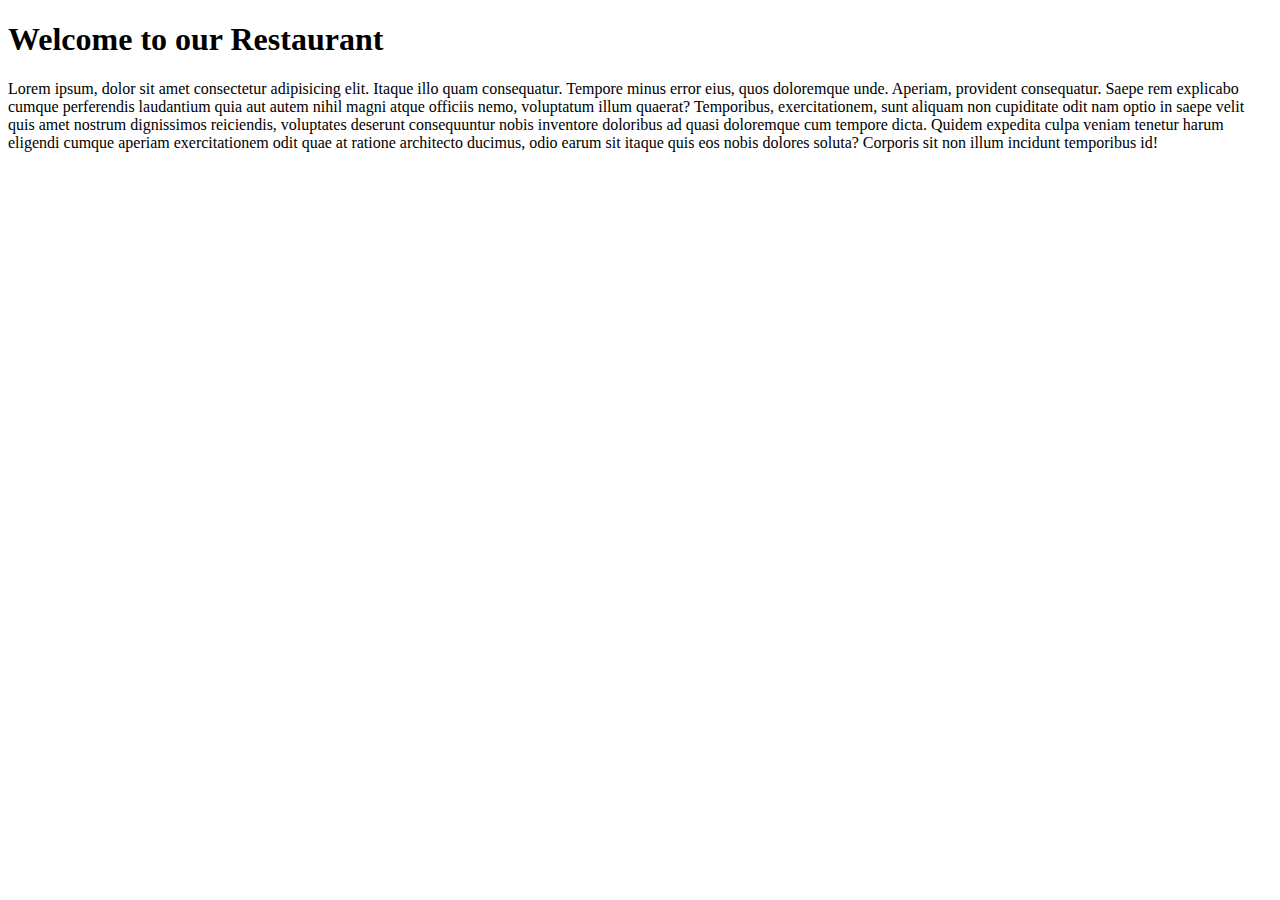
==== public_front/index.html @ bd98b2a7 "created index page" ====
<!DOCTYPE html>
<html lang="en">
<head>
    <meta charset="UTF-8">
    <meta name="viewport" content="width=device-width, initial-scale=1.0">
    <title>Restaurant Booking service</title>
</head>
<body>
    <h1> Welcome to our Restaurant</h1>
    <p>Lorem ipsum, dolor sit amet consectetur adipisicing elit. Itaque illo quam consequatur. Tempore minus error eius, quos doloremque unde. Aperiam, provident consequatur. Saepe rem explicabo cumque perferendis laudantium quia aut autem nihil magni atque officiis nemo, voluptatum illum quaerat? Temporibus, exercitationem, sunt aliquam non cupiditate odit nam optio in saepe velit quis amet nostrum dignissimos reiciendis, voluptates deserunt consequuntur nobis inventore doloribus ad quasi doloremque cum tempore dicta. Quidem expedita culpa veniam tenetur harum eligendi cumque aperiam exercitationem odit quae at ratione architecto ducimus, odio earum sit itaque quis eos nobis dolores soluta? Corporis sit non illum incidunt temporibus id!</p>
</body>
</html>
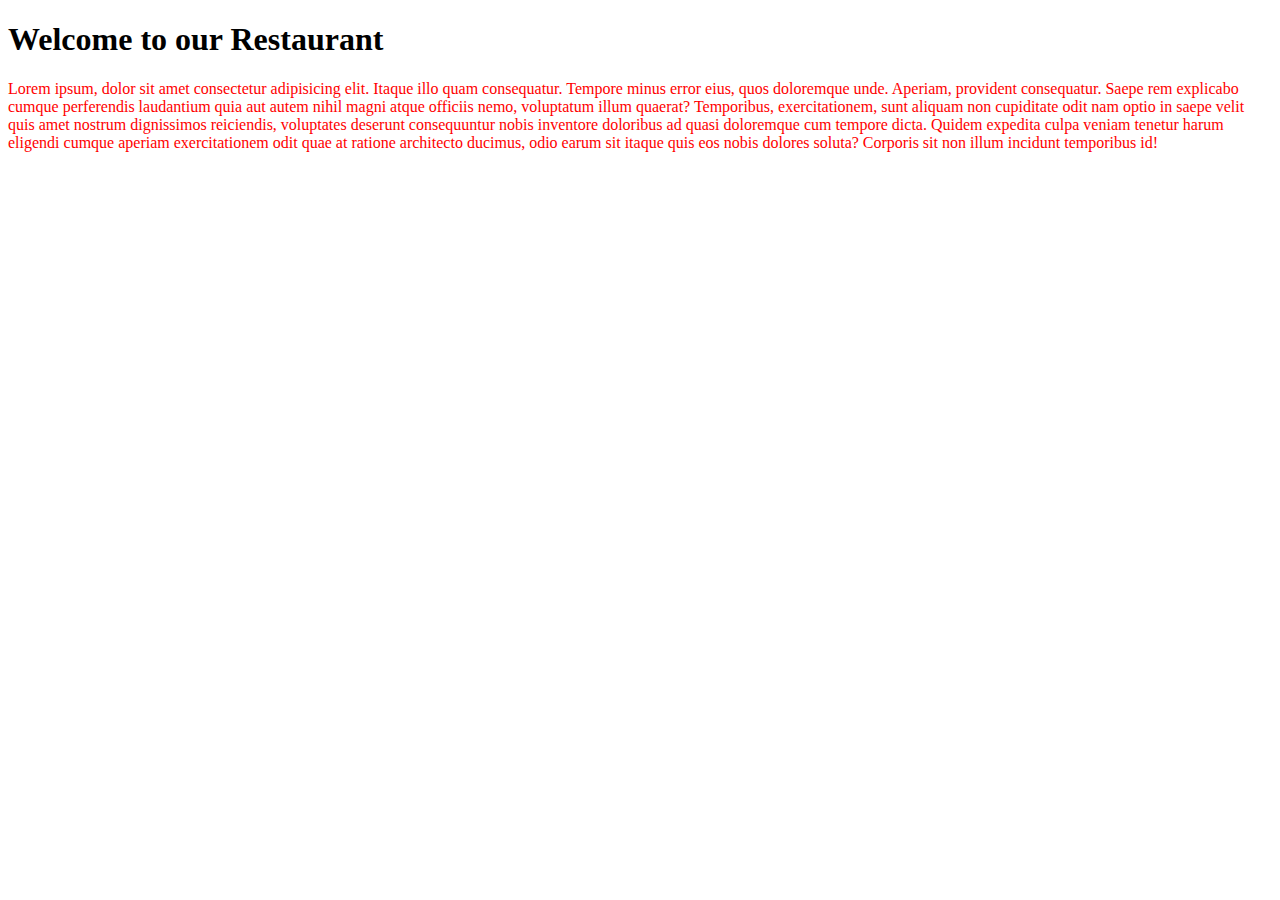
==== commit 3b7df353: "style file has been created" ====
--- a/public_front/index.html
+++ b/public_front/index.html
@@ -3,6 +3,7 @@
 <head>
     <meta charset="UTF-8">
     <meta name="viewport" content="width=device-width, initial-scale=1.0">
+    <link rel="stylesheet" href="./style.css">
     <title>Restaurant Booking service</title>
 </head>
 <body>
--- a/public_front/style.css
+++ b/public_front/style.css
@@ -0,0 +1,3 @@
+p{
+    color: red;
+}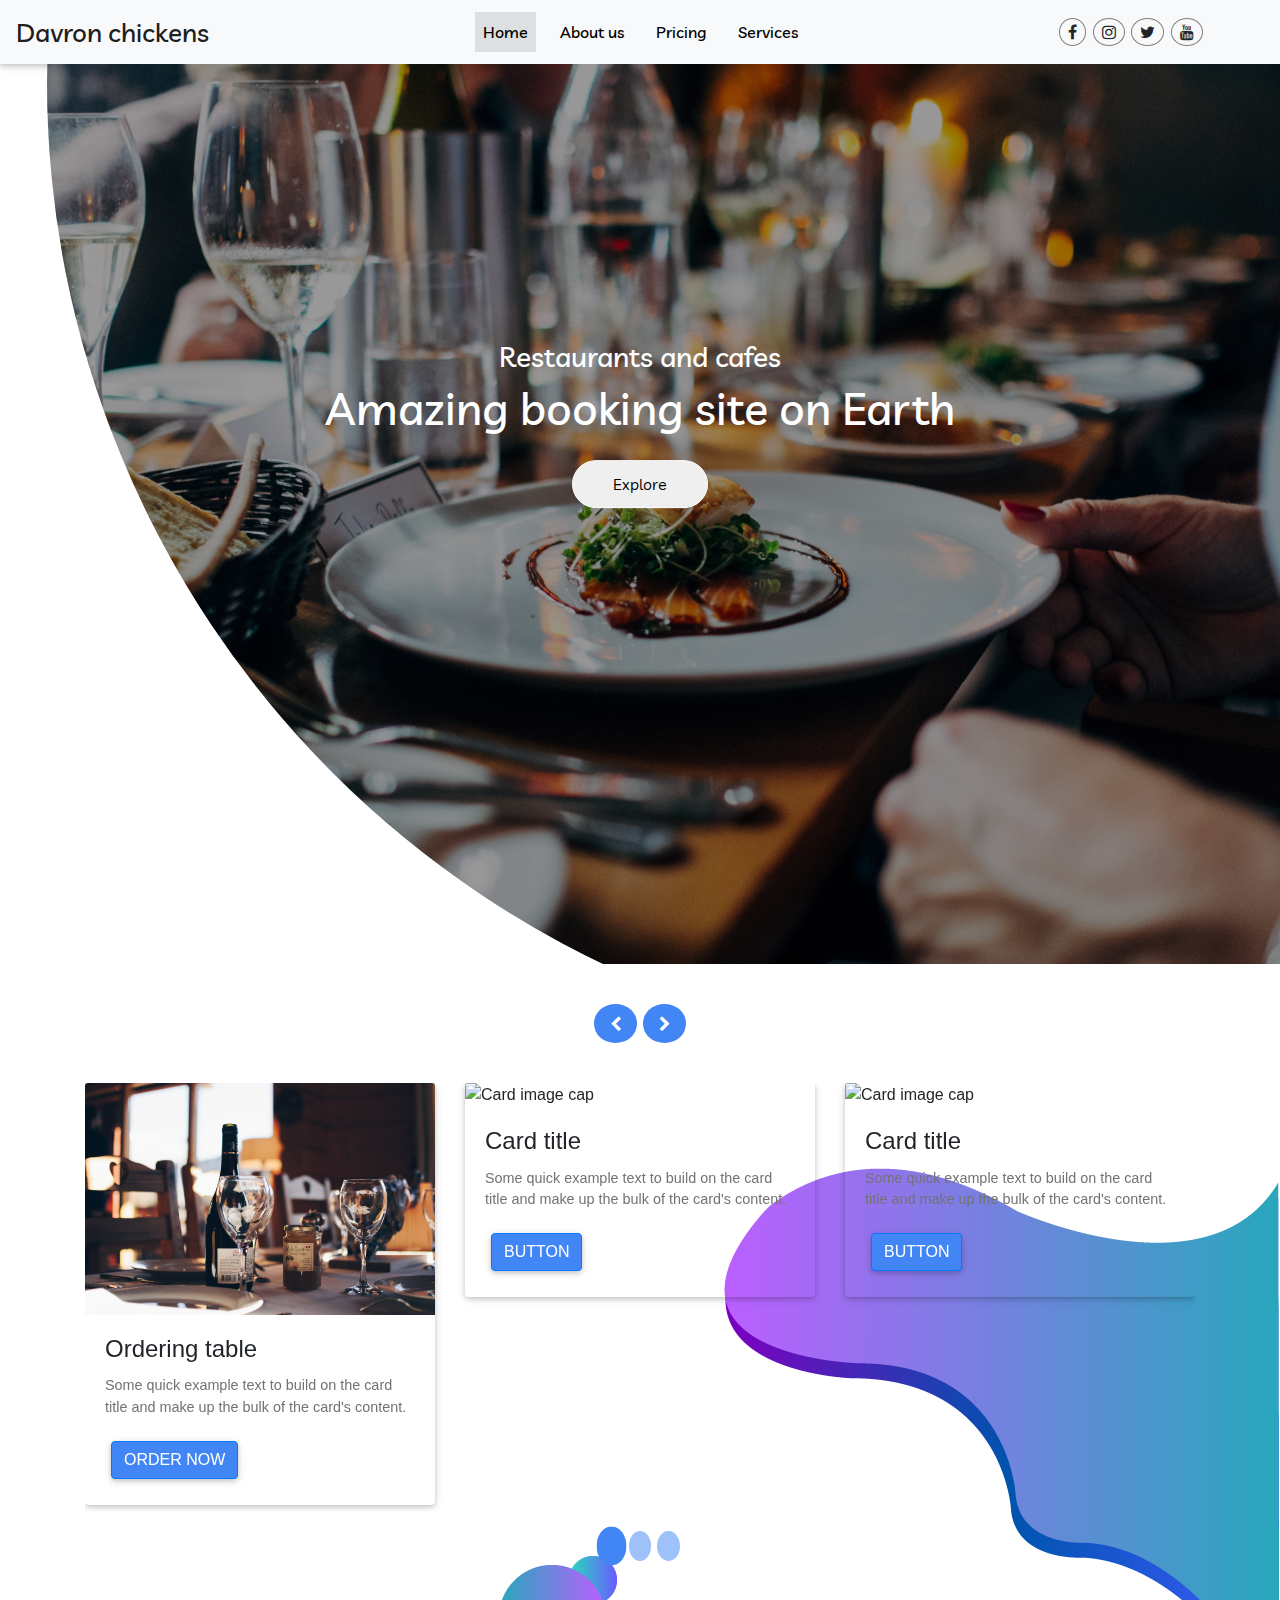
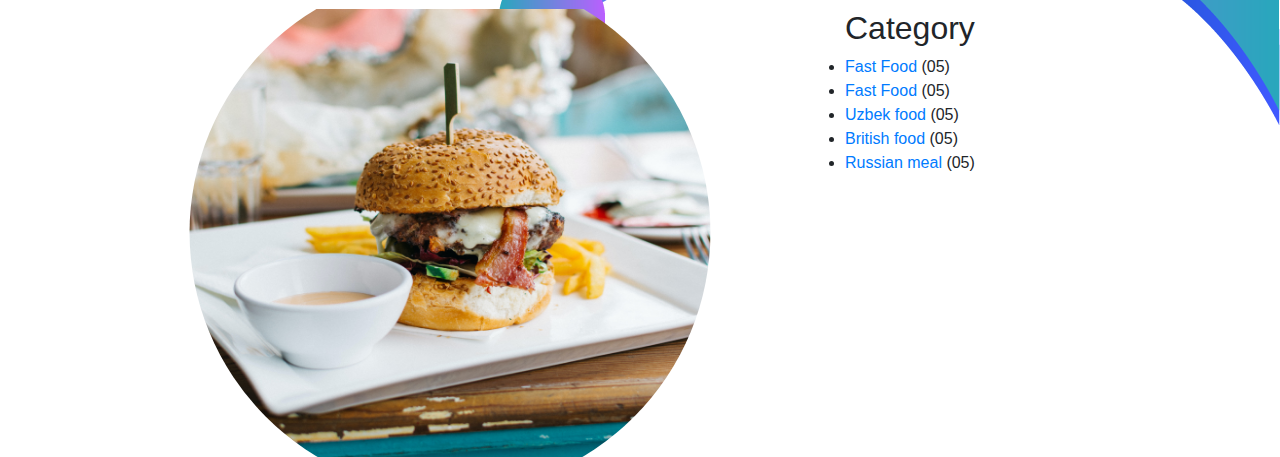
==== commit de417004: "added some completed files" ====
--- a/public_front/index.html
+++ b/public_front/index.html
@@ -1,13 +1,291 @@
 <!DOCTYPE html>
 <html lang="en">
-<head>
+  <head>
     <meta charset="UTF-8">
     <meta name="viewport" content="width=device-width, initial-scale=1.0">
-    <link rel="stylesheet" href="./style.css">
-    <title>Restaurant Booking service</title>
-</head>
-<body>
-    <h1> Welcome to our Restaurant</h1>
-    <p>Lorem ipsum, dolor sit amet consectetur adipisicing elit. Itaque illo quam consequatur. Tempore minus error eius, quos doloremque unde. Aperiam, provident consequatur. Saepe rem explicabo cumque perferendis laudantium quia aut autem nihil magni atque officiis nemo, voluptatum illum quaerat? Temporibus, exercitationem, sunt aliquam non cupiditate odit nam optio in saepe velit quis amet nostrum dignissimos reiciendis, voluptates deserunt consequuntur nobis inventore doloribus ad quasi doloremque cum tempore dicta. Quidem expedita culpa veniam tenetur harum eligendi cumque aperiam exercitationem odit quae at ratione architecto ducimus, odio earum sit itaque quis eos nobis dolores soluta? Corporis sit non illum incidunt temporibus id!</p>
-</body>
-</html>+    <link rel="stylesheet" href="./css/css.css">
+    <link rel="stylesheet"
+      href="https://cdnjs.cloudflare.com/ajax/libs/font-awesome/4.7.0/css/font-awesome.min.css">
+    <!----- Bootstrap link and scripts ---->
+
+    <link rel="stylesheet" href="./css/bootstrap.min.css">
+    <link rel="stylesheet" href="./css/mdb.min.css">
+    
+
+    <link rel="stylesheet"
+      href="https://maxcdn.bootstrapcdn.com/bootstrap/4.4.1/css/bootstrap.min.css">
+    <script
+      src="https://ajax.googleapis.com/ajax/libs/jquery/3.4.1/jquery.min.js"></script>
+    <script
+      src="https://cdnjs.cloudflare.com/ajax/libs/popper.js/1.16.0/umd/popper.min.js"></script>
+    <script
+      src="https://maxcdn.bootstrapcdn.com/bootstrap/4.4.1/js/bootstrap.min.js"></script>
+    <title>Davron_telecom</title>
+  </head>
+  <body>
+    <nav class="navbar navbar-expand-lg navbar-light bg-light">
+      <a class="navbar-brand" href="#">Davron chickens</a>
+      <button class="navbar-toggler" type="button" data-toggle="collapse"
+        data-target="#navbarNav" aria-controls="navbarNav" aria-expanded="false"
+        aria-label="Toggle navigation">
+        <span class="navbar-toggler-icon"></span>
+      </button>
+      <div class="collapse navbar-collapse" id="navbarNav">
+        <ul class="navbar-nav">
+          <li class="nav-item active">
+            <a class="nav-link" href="#">Home <span class="sr-only">(current)</span></a>
+          </li>
+          <li class="nav-item">
+            <a class="nav-link" href="#">About us</a>
+          </li>
+          <li class="nav-item">
+            <a class="nav-link" href="#">Pricing</a>
+          </li>
+          <li class="nav-item">
+            <a class="nav-link" href="#">Services</a>
+          </li>
+        </ul>
+        <div id="social-media">
+          <i class="fa fa-facebook-f"></i>
+          <i class="fa fa-instagram"></i>
+          <i class="fa fa-twitter"></i>
+          <i class="fa fa-youtube"></i>
+        </div>
+      </div>
+    </nav>
+
+    <main>
+      <section class="site-title">
+        <div class="site-background">
+          <h3>Restaurants and cafes</h3>
+          <h1>Amazing booking site on Earth</h1>
+          <button>Explore</button>
+        </div>
+      </section>
+      <section class="blog">
+        <div class="container my-4">
+          <div id="multi-item-example" class="carousel slide
+            carousel-multi-item" data-ride="carousel">
+
+            <div class="controls-top">
+              <a class="btn-floating" href="#multi-item-example"
+                data-slide="prev"><i class="fa fa-chevron-left"></i></a>
+              <a class="btn-floating" href="#multi-item-example"
+                data-slide="next"><i class="fa fa-chevron-right"></i></a>
+            </div>
+
+            <ol class="carousel-indicators">
+              <li data-target="#multi-item-example" data-slide-to="0"
+                class="active"></li>
+              <li data-target="#multi-item-example" data-slide-to="1"></li>
+              <li data-target="#multi-item-example" data-slide-to="2"></li>
+            </ol>
+
+            <div class="carousel-inner" role="listbox">
+              <div class="carousel-item active">
+                <div class="row">
+                  <div class="col-md-4">
+                    <div class="card mb-2">
+                      <img class="card-img-top"
+                        src="./images/showcase.jpg"
+                        alt="Card image cap">
+                      <div class="card-body">
+                        <h4 class="card-title">Ordering table</h4>
+                        <p class="card-text">Some quick example text to build on
+                          the card title and make up the bulk of the
+                          card's content.</p>
+                        <a class="btn btn-primary">Order now</a>
+                      </div>
+                    </div>
+                  </div>
+
+                  <div class="col-md-4 clearfix d-none d-md-block">
+                    <div class="card mb-2">
+                      <img class="card-img-top"
+                        src="https://mdbootstrap.com/img/Photos/Horizontal/Nature/4-col/img%20(18).jpg"
+                        alt="Card image cap">
+                      <div class="card-body">
+                        <h4 class="card-title">Card title</h4>
+                        <p class="card-text">Some quick example text to build on
+                          the card title and make up the bulk of the
+                          card's content.</p>
+                        <a class="btn btn-primary">Button</a>
+                      </div>
+                    </div>
+                  </div>
+
+                  <div class="col-md-4 clearfix d-none d-md-block">
+                    <div class="card mb-2">
+                      <img class="card-img-top"
+                        src="https://mdbootstrap.com/img/Photos/Horizontal/Nature/4-col/img%20(35).jpg"
+                        alt="Card image cap">
+                      <div class="card-body">
+                        <h4 class="card-title">Card title</h4>
+                        <p class="card-text">Some quick example text to build on
+                          the card title and make up the bulk of the
+                          card's content.</p>
+                        <a class="btn btn-primary">Button</a>
+                      </div>
+                    </div>
+                  </div>
+                </div>
+
+              </div>
+              <!--/.First slide-->
+
+              <!--Second slide-->
+              <div class="carousel-item">
+
+                <div class="row">
+                  <div class="col-md-4">
+                    <div class="card mb-2">
+                      <img class="card-img-top"
+                        src="https://mdbootstrap.com/img/Photos/Horizontal/City/4-col/img%20(60).jpg"
+                        alt="Card image cap">
+                      <div class="card-body">
+                        <h4 class="card-title">Card title</h4>
+                        <p class="card-text">Some quick example text to build on
+                          the card title and make up the bulk of the
+                          card's content.</p>
+                        <a class="btn btn-primary">Button</a>
+                      </div>
+                    </div>
+                  </div>
+
+                  <div class="col-md-4 clearfix d-none d-md-block">
+                    <div class="card mb-2">
+                      <img class="card-img-top"
+                        src="https://mdbootstrap.com/img/Photos/Horizontal/City/4-col/img%20(47).jpg"
+                        alt="Card image cap">
+                      <div class="card-body">
+                        <h4 class="card-title">Card title</h4>
+                        <p class="card-text">Some quick example text to build on
+                          the card title and make up the bulk of the
+                          card's content.</p>
+                        <a class="btn btn-primary">Button</a>
+                      </div>
+                    </div>
+                  </div>
+
+                  <div class="col-md-4 clearfix d-none d-md-block">
+                    <div class="card mb-2">
+                      <img class="card-img-top"
+                        src="https://mdbootstrap.com/img/Photos/Horizontal/City/4-col/img%20(48).jpg"
+                        alt="Card image cap">
+                      <div class="card-body">
+                        <h4 class="card-title">Card title</h4>
+                        <p class="card-text">Some quick example text to build on
+                          the card title and make up the bulk of the
+                          card's content.</p>
+                        <a class="btn btn-primary">Button</a>
+                      </div>
+                    </div>
+                  </div>
+                </div>
+
+              </div>
+              <!--/.Second slide-->
+
+              <!--Third slide-->
+              <div class="carousel-item">
+
+                <div class="row">
+                  <div class="col-md-4">
+                    <div class="card mb-2">
+                      <img class="card-img-top"
+                        src="https://mdbootstrap.com/img/Photos/Horizontal/Food/4-col/img%20(53).jpg"
+                        alt="Card image cap">
+                      <div class="card-body">
+                        <h4 class="card-title">Card title</h4>
+                        <p class="card-text">Some quick example text to build on
+                          the card title and make up the bulk of the
+                          card's content.</p>
+                        <a class="btn btn-primary">Button</a>
+                      </div>
+                    </div>
+                  </div>
+
+                  <div class="col-md-4 clearfix d-none d-md-block">
+                    <div class="card mb-2">
+                      <img class="card-img-top"
+                        src="https://mdbootstrap.com/img/Photos/Horizontal/Food/4-col/img%20(45).jpg"
+                        alt="Card image cap">
+                      <div class="card-body">
+                        <h4 class="card-title">Card title</h4>
+                        <p class="card-text">Some quick example text to build on
+                          the card title and make up the bulk of the
+                          card's content.</p>
+                        <a class="btn btn-primary">Button</a>
+                      </div>
+                    </div>
+                  </div>
+
+                  <div class="col-md-4 clearfix d-none d-md-block">
+                    <div class="card mb-2">
+                      <img class="card-img-top"
+                        src="https://mdbootstrap.com/img/Photos/Horizontal/Food/4-col/img%20(51).jpg"
+                        alt="Card image cap">
+                      <div class="card-body">
+                        <h4 class="card-title">Card title</h4>
+                        <p class="card-text">Some quick example text to build on
+                          the card title and make up the bulk of the
+                          card's content.</p>
+                        <a class="btn btn-primary">Button</a>
+                      </div>
+                    </div>
+                  </div>
+                </div>
+
+              </div>
+            </div>
+          </div>
+        </div>
+        <section class="container posts">
+         <div class="row">
+          <div class="col-md-8">
+            <div class="post">
+              <img src="./images/white.jpg" alt="...." class="postImg">
+            </div>
+          </div>
+          <div class="col-md-4">
+            <div class="sidebar">
+              <div class="category">
+                <h2>Category</h2>
+                <ul class="category-list">
+                  <li class="list-item">
+                    <a href="#">Fast Food</a>
+                    <span>(05)</span>
+                  </li>
+                  <li class="list-item">
+                    <a href="#">Fast Food</a>
+                    <span>(05)</span>
+                  </li>
+                  <li class="list-item">
+                    <a href="#">Uzbek food</a>
+                    <span>(05)</span>
+                  </li>
+                  <li class="list-item">
+                    <a href="#">British food</a>
+                    <span>(05)</span>
+                  </li>
+                  <li class="list-item">
+                    <a href="#">Russian meal</a>
+                    <span>(05)</span>
+                  </li>
+                </ul>
+              </div>
+            </div>
+          </div>
+        </div>
+        </section>
+   
+      </section>
+    </main>
+    <script type="text/javascript" src="./js/jquery.min.js"></script>
+    <script type="text/javascript" src="./js/bootstrap.js"></script>
+    <script type="text/javascript" src="./js/popper.min.js"></script>
+    <script type="text/javascript" src="./js/bootstrap.min.js"></script>
+    <script type="text/javascript" src="./js/mdb.min.js"></script>
+    <script type="text/javascript" src="./js/main.js"></script>
+  </body>
+</html>
--- a/public_front/css/css.css
+++ b/public_front/css/css.css
@@ -0,0 +1,224 @@
+@import url('https://fonts.googleapis.com/css2?family=Anton&family=Gugi&family=Lato&family=Princess+Sofia&family=Roboto+Condensed&display=swap');
+@import url('https://fonts.googleapis.com/css2?family=Amita&family=Cinzel+Decorative&family=Give+You+Glory&display=swap');
+@import url('https://fonts.googleapis.com/css2?family=Livvic:wght@400;500&display=swap');
+
+:root{
+    --gugi: "Gugi", cursive;
+}
+*{
+    margin: 0;
+    padding: 0;
+    box-sizing: border-box;
+}
+
+a{
+    text-decoration: none;
+}
+
+.navbar-brand{
+    font-family: 'Livvic', sans-serif;
+    font-size: 1.6rem !important;
+    font-weight: 500 !important;
+}
+
+.navbar-collapse{
+    justify-content: center;
+}
+/* .navbar-nav{
+    display: flex !important;
+    justify-content: space-between;
+} */
+
+.navbar-nav li{
+    margin: 0 .5rem 0 .5rem;
+}
+.nav-link{
+    font-family: 'Livvic', sans-serif;
+    font-weight: 500;
+}
+.navbar-nav{
+    width: 80%;
+    display: flex;
+    justify-content: center; 
+}
+
+#social-media{
+    width: 20%;
+    display: flex;
+    justify-content: flex-start;
+}
+
+.fa{
+    border: 1px solid grey;
+    padding: .3rem .5rem;
+    border-radius: 50%;
+    margin: 0 .2rem;
+}
+.fa:hover{
+    cursor: pointer;
+    color: black;
+    box-shadow: .1rem .2rem .2rem #A4A4A4;
+}
+
+main .site-title{
+    background: url('../images/restaurant.jpg');
+    clip-path: circle(88.3% at 80% 2%);
+    height: 100vh;
+    width: 100%;
+    background-position: center;
+    background-repeat: no-repeat;
+    background-size: cover;
+    display: flex;
+    justify-content: center;
+    text-align: center;
+    position: relative;
+    animation: mymove 1s linear forwards alternate;
+}
+@keyframes mymove {
+    from {clip-path:  circle(100% at 70% 0%);}
+    to {clip-path: circle(95% at 74% 2%);}
+  }
+main .site-title::after{
+    content: '';
+    position: absolute;
+    top: 0;
+    left: 0;
+    width: 100%;
+    height: 100%;
+    z-index: 1;
+    background: rgba(0,0,0,0.4);
+}
+.site-background{
+    text-align: center;
+    position: absolute;
+    top: 40%;
+    transform: translateY(-50%);
+    color: #fff;
+    z-index: 99;
+}
+
+.site-background h1,h3{
+    font-family: 'Livvic', sans-serif;
+    font-size: 2.5rem;
+}
+.site-background h1{
+    margin-bottom: 1.5rem;
+    font-size: 2.8rem;
+}
+.site-background button{
+    border-radius: 10rem;
+    border: 1px solid white;
+    padding: .7rem 2.5rem;
+    font-family: 'Livvic', sans-serif;
+    outline: none;
+
+}
+.site-background button:active{
+    outline-style: none;
+}
+.site-background button:hover{
+    background: transparent;
+    color: white;
+    transition: .8s ease;
+}
+
+.blog{
+    background: url('../images/Abract01.png');
+    background-position: right;
+    background-repeat: no-repeat;
+    height: 100vh;
+    width: 100%;
+}
+
+.controls-top{
+    display: flex;
+    justify-content: center;
+    margin: 2rem;
+
+}
+.controls-top .btn-floating i{
+    padding: .7rem 1rem;
+    border: none;
+    background-color: rgb(66, 133, 244);
+    color: #fff;
+}
+.controls-top .btn-floating{
+
+    padding : .5rem 0;
+}
+
+.carousel-indicators{
+    bottom: -4rem !important;
+}
+.carousel-indicators li{
+    border: 1px solid rgb(66, 133, 244);
+    width: 1.3rem !important;
+    background: rgb(66, 133, 244) !important;
+}
+.carousel-indicators li.active{
+    background: rgb(66, 133, 244) !important;
+    transform: scale(1.3);
+    transition: .1s ease;
+}
+
+.card{
+    border: none !important;
+    background: transparent !important;
+}
+
+.posts{
+    margin-top: 6rem;
+}
+.post{
+    position: relative;
+    padding: auto;
+    margin: auto;
+}
+.postImg{
+    clip-path: circle(43% at 50% 50%);
+    height: 28rem;
+    width: 100%;
+    background-position: center;
+    background-size: cover;
+}
+
+
+
+
+
+
+
+
+
+
+
+
+
+
+
+
+
+
+
+
+
+
+
+
+
+
+
+
+
+
+
+
+
+
+
+
+
+
+
+
+
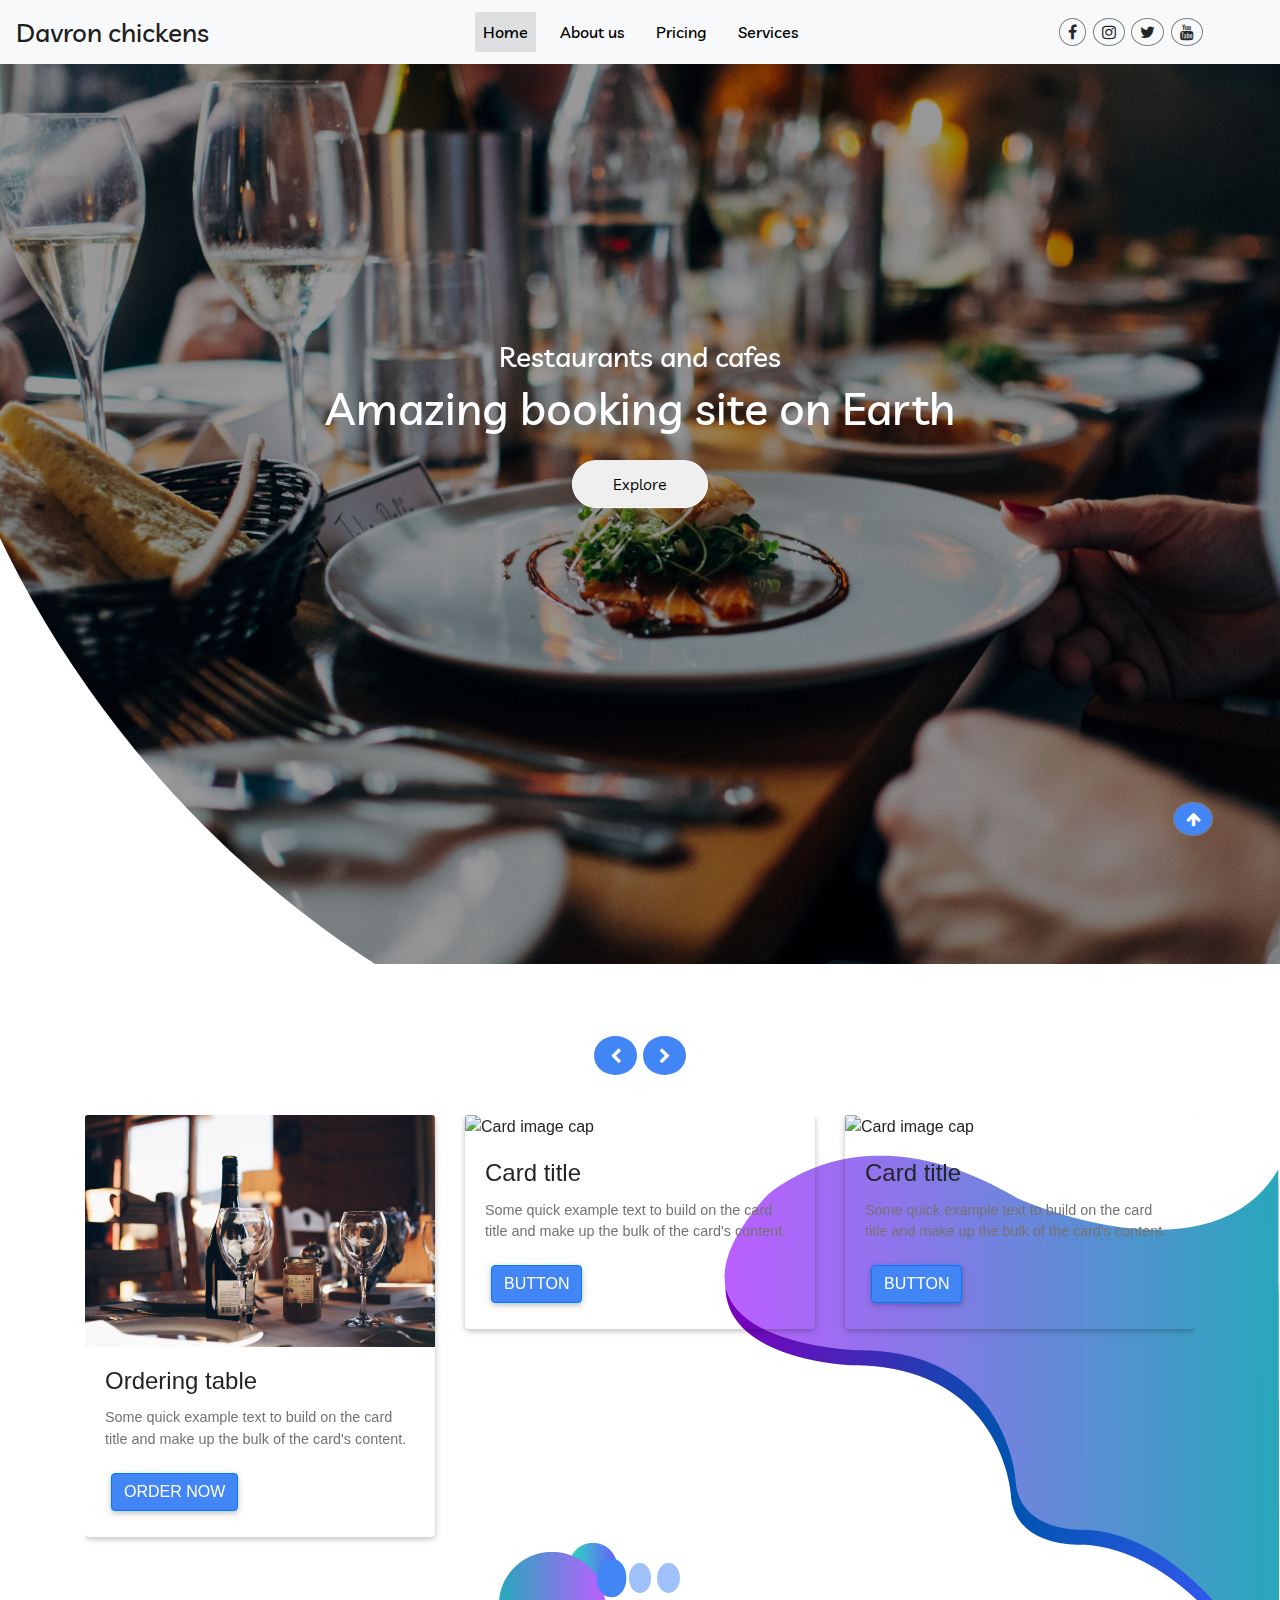
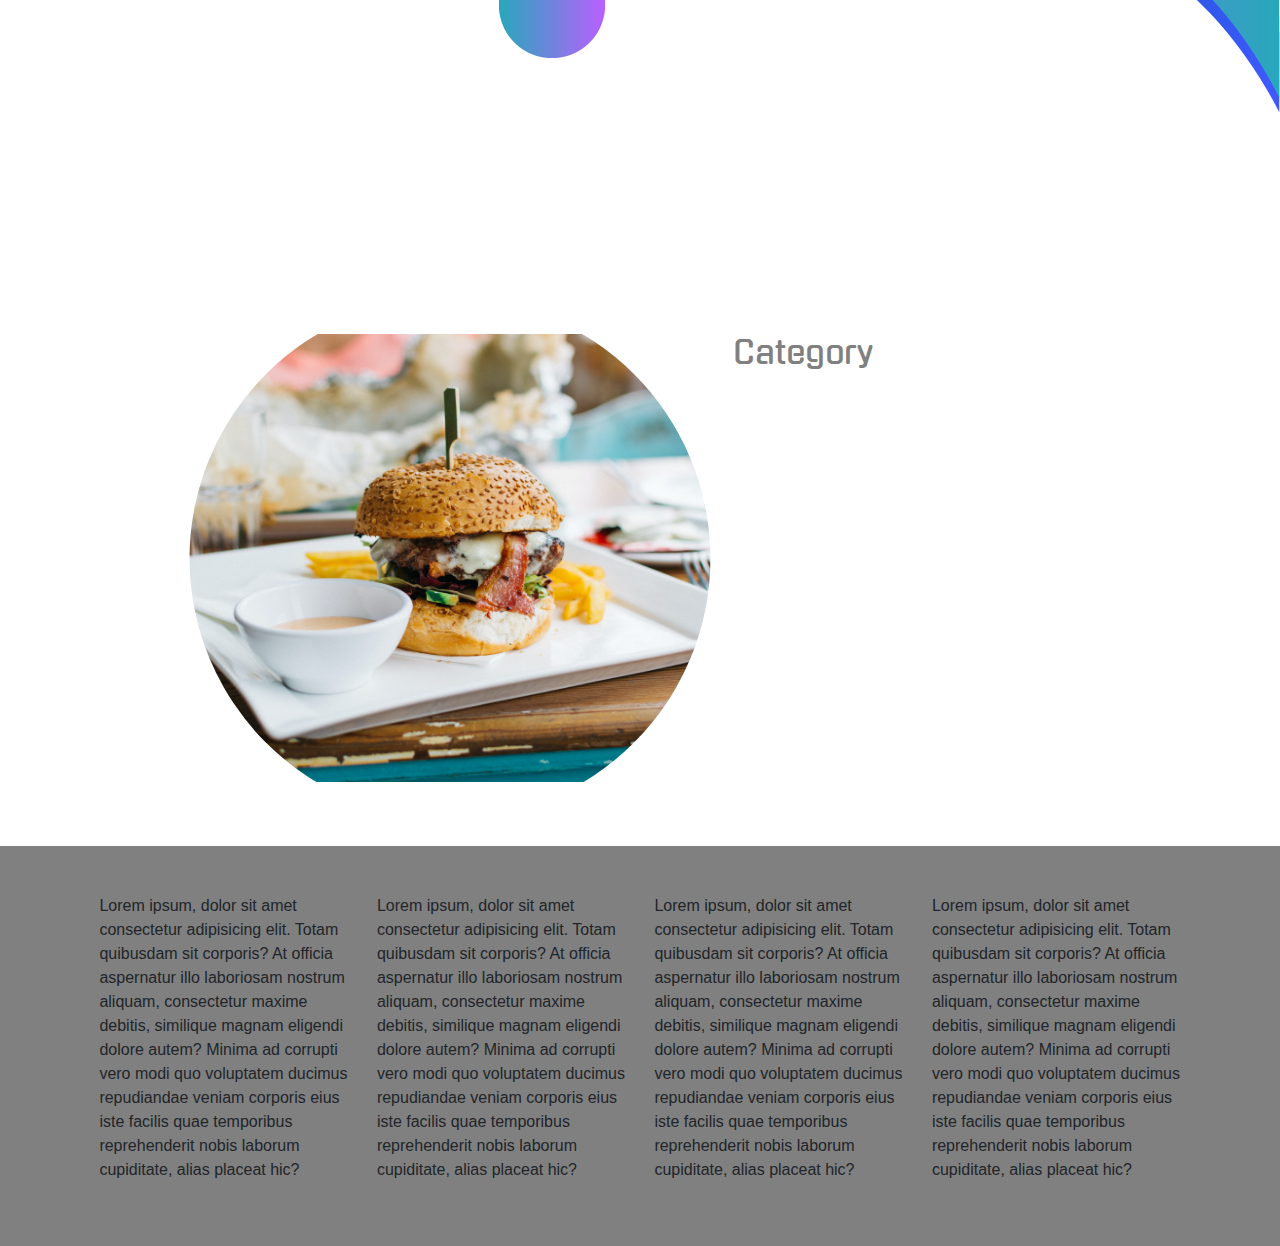
==== commit b4bc16f7: "added some new animations and design to front page" ====
--- a/public_front/index.html
+++ b/public_front/index.html
@@ -10,7 +10,7 @@
 
     <link rel="stylesheet" href="./css/bootstrap.min.css">
     <link rel="stylesheet" href="./css/mdb.min.css">
-    
+    <link rel="stylesheet" href="https://unpkg.com/aos@next/dist/aos.css" />
 
     <link rel="stylesheet"
       href="https://maxcdn.bootstrapcdn.com/bootstrap/4.4.1/css/bootstrap.min.css">
@@ -57,11 +57,15 @@
     <main>
       <section class="site-title">
         <div class="site-background">
-          <h3>Restaurants and cafes</h3>
-          <h1>Amazing booking site on Earth</h1>
-          <button>Explore</button>
+          <h3 data-aos="fade-down-right"
+              data-aos-duration="1400">Restaurants and cafes</h3>
+          <h1 data-aos="fade-down-left"
+             data-aos-duration="1400">Amazing booking site on Earth</h1>
+          <button data-aos="fade-up"
+          data-aos-duration="1400">Explore</button>
         </div>
       </section>
+      
       <section class="blog">
         <div class="container my-4">
           <div id="multi-item-example" class="carousel slide
@@ -131,11 +135,7 @@
                 </div>
 
               </div>
-              <!--/.First slide-->
-
-              <!--Second slide-->
               <div class="carousel-item">
-
                 <div class="row">
                   <div class="col-md-4">
                     <div class="card mb-2">
@@ -182,13 +182,8 @@
                     </div>
                   </div>
                 </div>
-
               </div>
-              <!--/.Second slide-->
-
-              <!--Third slide-->
               <div class="carousel-item">
-
                 <div class="row">
                   <div class="col-md-4">
                     <div class="card mb-2">
@@ -240,52 +235,115 @@
             </div>
           </div>
         </div>
-        <section class="container posts">
-         <div class="row">
-          <div class="col-md-8">
-            <div class="post">
-              <img src="./images/white.jpg" alt="...." class="postImg">
-            </div>
-          </div>
-          <div class="col-md-4">
-            <div class="sidebar">
-              <div class="category">
-                <h2>Category</h2>
-                <ul class="category-list">
-                  <li class="list-item">
-                    <a href="#">Fast Food</a>
-                    <span>(05)</span>
-                  </li>
-                  <li class="list-item">
-                    <a href="#">Fast Food</a>
-                    <span>(05)</span>
-                  </li>
-                  <li class="list-item">
-                    <a href="#">Uzbek food</a>
-                    <span>(05)</span>
-                  </li>
-                  <li class="list-item">
-                    <a href="#">British food</a>
-                    <span>(05)</span>
-                  </li>
-                  <li class="list-item">
-                    <a href="#">Russian meal</a>
-                    <span>(05)</span>
-                  </li>
-                </ul>
-              </div>
-            </div>
-          </div>
-        </div>
-        </section>
-   
       </section>
+      <section class="container posts">
+        <div class="row">
+         <div class="col-md-8">
+           <div class="post">
+             <img
+                  src="./images/white.jpg" 
+                  alt="...." 
+                  class="postImg">
+           </div>
+         </div>
+         <div class="col-md-4 side">
+           <div class="sidebar">
+             <div class="category">
+               <h2>Category</h2>
+               <ul class="category-list">
+                 <li
+                 data-aos-duration="1000"
+                 data-aos-delay="400"
+                 data-aos="fade-up"
+                 data-aos-anchor-placement="top-bottom" 
+                 class="list-item">
+                   <a href="#">Fast Food</a>
+                   <span>(05)</span>
+                 </li>
+                 <li class="list-item"
+                 data-aos-duration="1000"
+                 data-aos="fade-up"
+                 data-aos-delay="500"
+    data-aos-anchor-placement="top-bottom">
+                   <a href="#">Fast Food</a>
+                   <span>(05)</span>
+                 </li>
+                 <li class="list-item"
+                 data-aos-duration="1000"
+                 data-aos-duration="1000"
+                 data-aos="fade-up"
+                 data-aos-delay="600"
+    data-aos-anchor-placement="top-bottom">
+                   <a href="#">Uzbek food</a>
+                   <span>(05)</span>
+                 </li>
+                 <li class="list-item"
+                 data-aos-duration="1000"
+                 data-aos="fade-up"
+                 data-aos-delay="700"
+    data-aos-anchor-placement="top-bottom">
+                   <a href="#">British food</a>
+                   <span>(05)</span>
+                 </li>
+                 <li class="list-item"
+                 data-aos-duration="1000"
+                 data-aos="fade-up"
+                 data-aos-delay="800"
+    data-aos-anchor-placement="top-bottom">
+                   <a href="#">Russian meal</a>
+                   <span>(05)</span>
+                 </li>
+                 <li class="list-item"
+                 data-aos-duration="1000"
+                 data-aos="fade-up"
+                 data-aos-delay="900"
+    data-aos-anchor-placement="top-bottom">
+                   <a href="#">Kavkaz taom</a>
+                   <span>(05)</span>
+                 </li>
+                 <li class="list-item"
+                 data-aos-duration="1000"
+                 data-aos="fade-up"
+                 data-aos-delay="1000"
+    data-aos-anchor-placement="top-bottom">
+                   <a href="#">American burger</a>
+                   <span>(05)</span>
+                 </li>
+               </ul>
+             </div>
+           </div>
+         </div>
+       </div>
+       </section>
     </main>
+    <footer>
+      <div class="container conclusion">
+       <div class="context-footer">
+         <p>Lorem ipsum, dolor sit amet consectetur adipisicing elit. Totam quibusdam sit corporis? At officia aspernatur illo laboriosam nostrum aliquam, consectetur maxime debitis, similique magnam eligendi dolore autem? Minima ad corrupti vero modi quo voluptatem ducimus repudiandae veniam corporis eius iste facilis quae temporibus reprehenderit nobis laborum cupiditate, alias placeat hic?</p>
+       </div>
+       <div class="context-footer">
+        <p>Lorem ipsum, dolor sit amet consectetur adipisicing elit. Totam quibusdam sit corporis? At officia aspernatur illo laboriosam nostrum aliquam, consectetur maxime debitis, similique magnam eligendi dolore autem? Minima ad corrupti vero modi quo voluptatem ducimus repudiandae veniam corporis eius iste facilis quae temporibus reprehenderit nobis laborum cupiditate, alias placeat hic?</p>
+      </div>
+      <div class="context-footer">
+        <p>Lorem ipsum, dolor sit amet consectetur adipisicing elit. Totam quibusdam sit corporis? At officia aspernatur illo laboriosam nostrum aliquam, consectetur maxime debitis, similique magnam eligendi dolore autem? Minima ad corrupti vero modi quo voluptatem ducimus repudiandae veniam corporis eius iste facilis quae temporibus reprehenderit nobis laborum cupiditate, alias placeat hic?</p>
+      </div>
+      <div class="context-footer">
+        <p>Lorem ipsum, dolor sit amet consectetur adipisicing elit. Totam quibusdam sit corporis? At officia aspernatur illo laboriosam nostrum aliquam, consectetur maxime debitis, similique magnam eligendi dolore autem? Minima ad corrupti vero modi quo voluptatem ducimus repudiandae veniam corporis eius iste facilis quae temporibus reprehenderit nobis laborum cupiditate, alias placeat hic?</p>
+      </div>
+    </div>
+    </footer>
+    <div class="moveUp">
+      <span><i class="fa fa-arrow-up"></i></span>
+    </div>
     <script type="text/javascript" src="./js/jquery.min.js"></script>
     <script type="text/javascript" src="./js/bootstrap.js"></script>
     <script type="text/javascript" src="./js/popper.min.js"></script>
     <script type="text/javascript" src="./js/bootstrap.min.js"></script>
     <script type="text/javascript" src="./js/mdb.min.js"></script>
     <script type="text/javascript" src="./js/main.js"></script>
+    <script src="https://unpkg.com/aos@next/dist/aos.js"></script>
+    <script>
+      AOS.init();
+    </script>
   </body>
 </html>
--- a/public_front/css/css.css
+++ b/public_front/css/css.css
@@ -24,10 +24,6 @@
 .navbar-collapse{
     justify-content: center;
 }
-/* .navbar-nav{
-    display: flex !important;
-    justify-content: space-between;
-} */
 
 .navbar-nav li{
     margin: 0 .5rem 0 .5rem;
@@ -62,7 +58,7 @@
 
 main .site-title{
     background: url('../images/restaurant.jpg');
-    clip-path: circle(88.3% at 80% 2%);
+    clip-path: circle(95% at 74% 2%);
     height: 100vh;
     width: 100%;
     background-position: center;
@@ -72,12 +68,13 @@
     justify-content: center;
     text-align: center;
     position: relative;
-    animation: mymove 1s linear forwards alternate;
-}
-@keyframes mymove {
+
+    
+}
+/* @keyframes mymove {
     from {clip-path:  circle(100% at 70% 0%);}
     to {clip-path: circle(95% at 74% 2%);}
-  }
+  } */
 main .site-title::after{
     content: '';
     position: absolute;
@@ -110,24 +107,27 @@
     border: 1px solid white;
     padding: .7rem 2.5rem;
     font-family: 'Livvic', sans-serif;
-    outline: none;
+    outline: none !important;
 
 }
 .site-background button:active{
-    outline-style: none;
+    transform: scale(.8);
+    transition: .1s ease-out;
+
 }
 .site-background button:hover{
     background: transparent;
     color: white;
-    transition: .8s ease;
+    transition: .8s ease !important;
 }
 
 .blog{
     background: url('../images/Abract01.png');
     background-position: right;
     background-repeat: no-repeat;
-    height: 100vh;
+    height: 90vh;
     width: 100%;
+    margin-top: 5%;
 }
 
 .controls-top{
@@ -168,11 +168,18 @@
 
 .posts{
     margin-top: 6rem;
+    position: relative;
+
 }
 .post{
     position: relative;
     padding: auto;
     margin: auto;
+    overflow: hidden;
+}
+.post img:hover{
+    transform: scale(1.05);
+
 }
 .postImg{
     clip-path: circle(43% at 50% 50%);
@@ -180,45 +187,132 @@
     width: 100%;
     background-position: center;
     background-size: cover;
-}
-
-
-
-
-
-
-
-
-
-
-
-
-
-
-
-
-
-
-
-
-
-
-
-
-
-
-
-
-
-
-
-
-
-
-
-
-
-
-
-
-
+    overflow: hidden !important;
+    transition: .7s ease-in-out;
+}
+.list-item{
+    padding: .5rem 1.4rem;
+    background:rgb(66, 133, 244) ;
+    margin: 1rem 0;
+    border-radius: 1rem;
+    box-shadow: .1rem .5rem .8rem grey;
+    list-style: none;
+}
+.category h2{
+    margin-left: -7rem;
+    font-family: 'Gugi','cursive', sans-serif;
+    color: grey;
+}
+.list-item a{
+    color: white;
+    font-family: 'Lucida Sans', sans-serif;
+    text-transform: uppercase;
+    text-decoration: none !important;
+}
+.list-item:hover{
+    box-shadow: .1rem .5rem .8rem rgba(0,0,0,0.5);
+    background:white;
+    transition: .6s ease-in-out;
+}
+.list-item:hover a{
+    color: rgb(66, 133, 244);
+    font-weight: bold;
+}
+
+.list-item a:hover .list-item{
+    border: 1px solid red !important;
+}
+
+.list-item:nth-child(1){
+    margin-left: -5rem;
+}
+.list-item:nth-child(2){
+    margin-left: -3rem;
+}
+.list-item:nth-child(3){
+    margin-left: -1rem;
+}
+.list-item:nth-child(4){
+    margin-left: 1rem;
+}
+.list-item:nth-child(5){
+    margin-left: 0rem;
+}
+.list-item:nth-child(6){
+    margin-left: -2rem;
+}
+.list-item:nth-child(7){
+    margin-left: -4rem;
+}
+
+.list-item span{
+    display: none;
+}
+html,body{
+    margin: 0 !important;
+    padding: 0;
+    position: relative;
+}
+.moveUp{
+   position: fixed;
+   bottom: 0;
+   right: 0;
+   margin-bottom: 5%;
+   margin-right: 5%;
+}
+.moveUp i{
+    background:rgb(66, 133, 244) ;
+    color: white;
+    padding: .5rem .7rem;
+}
+.moveUp i:hover{
+    background:white ;
+    color: rgb(66, 133, 244);
+    transition: .7s ease;
+}
+footer{
+    background: grey;
+}
+.conclusion{
+    height: 100%;
+    margin-top: 5%;
+    display: grid;
+    grid-template-columns: repeat(4, 1fr);
+}
+.conclusion>div{
+    flex-grow: 1;
+    flex-basis: 0;
+    padding: 3rem .9rem;
+}
+
+
+@media only screen and (max-width: 600px) {
+    .category h2{
+        margin: 0 !important;
+    }
+    .list-item {
+      margin: 1rem 0 !important;
+    }
+  }
+
+
+
+
+
+
+
+
+
+
+
+
+
+
+
+
+
+
+
+
+
+
